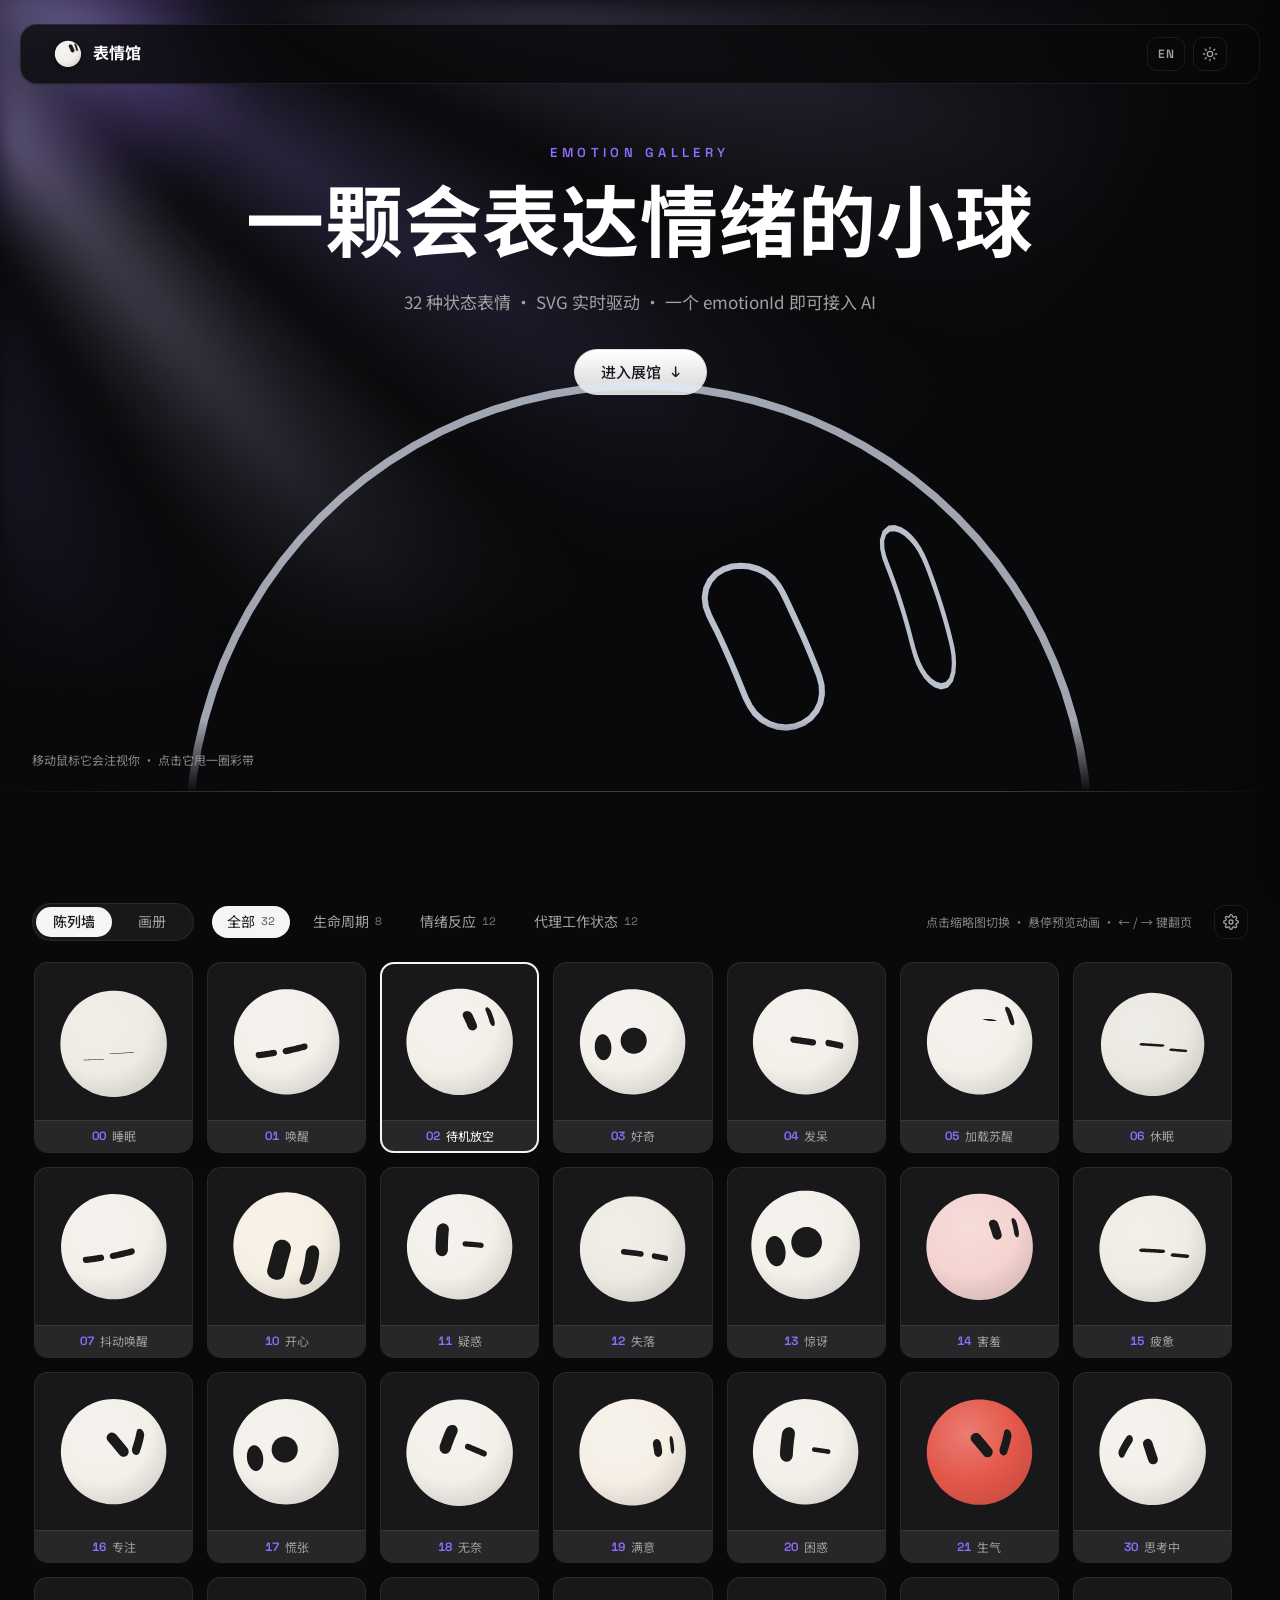
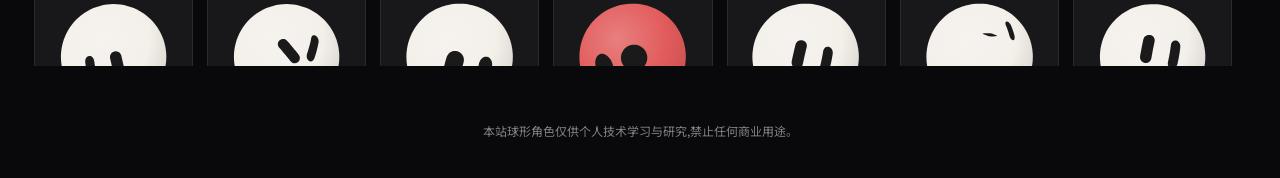
==== emotion-ball/index.html @ e5548bec "feat: restructure into Emotion Gallery hub and merge Mood Mates - top-level gallery site (site/) dri" ====
<!DOCTYPE html>
<html lang="zh-CN" data-theme="dark">
<head>
  <meta charset="UTF-8">
  <meta name="viewport" content="width=device-width, initial-scale=1.0">
  <meta name="description" content="Emotion Ball 表情馆 · 32 种状态表情陈列(SVG 实时驱动 / AI emotionId 对接 / 双语双主题)">
  <title>Emotion Ball 表情馆</title>
  <link rel="icon" type="image/png" href="assets/img/favicon.png">
  <link rel="preconnect" href="https://fonts.googleapis.com">
  <link rel="preconnect" href="https://fonts.gstatic.com" crossorigin>
  <link href="https://fonts.googleapis.com/css2?family=Space+Grotesk:wght@500;600;700&family=Noto+Sans+SC:wght@400;500;700&display=swap" rel="stylesheet">
  <link rel="stylesheet" href="css/style.css">
</head>
<body class="mode-wall">

  <!-- 悬浮胶囊导航:品牌 LOGO 小球 / 语言 / 主题 -->
  <header class="topbar">
    <div class="brand">
      <span id="brandBall" class="brand-ball" aria-hidden="true"></span>
      <span class="brand-name" data-i18n="brandName">表情馆</span>
    </div>
    <div class="top-actions">
      <button type="button" id="langToggle" class="icon-btn lang-btn">EN</button>
      <button type="button" id="themeToggle" class="icon-btn" aria-label="Theme">
        <svg class="ico-moon" viewBox="0 0 24 24" width="16" height="16" fill="none" stroke="currentColor" stroke-width="2" stroke-linecap="round" stroke-linejoin="round"><path d="M21 12.8A9 9 0 1 1 11.2 3 7 7 0 0 0 21 12.8z"/></svg>
        <svg class="ico-sun" viewBox="0 0 24 24" width="16" height="16" fill="none" stroke="currentColor" stroke-width="2" stroke-linecap="round" stroke-linejoin="round"><circle cx="12" cy="12" r="4"/><path d="M12 2v2M12 20v2M4.9 4.9l1.4 1.4M17.7 17.7l1.4 1.4M2 12h2M20 12h2M4.9 19.1l1.4-1.4M17.7 6.3l1.4-1.4"/></svg>
      </button>
    </div>
  </header>

  <main class="page">

    <!-- 开屏:大字标题 + 底边半遮罩线稿 bot -->
    <section class="hero" id="hero">
      <div class="hero-backdrop" aria-hidden="true"></div>
      <div class="hero-copy">
        <p class="hero-eyebrow" data-i18n="heroEyebrow">EMOTION GALLERY</p>
        <h1 class="hero-title" data-i18n="heroTitle">一颗会表达情绪的小球</h1>
        <p class="hero-sub" data-i18n="heroSub">32 种状态表情 · SVG 实时驱动 · 一个 emotionId 即可接入 AI</p>
        <button type="button" id="heroCta" class="hero-cta"><span data-i18n="heroCta">进入展馆</span><span class="cta-arrow" aria-hidden="true">↓</span></button>
      </div>
      <p class="hero-hint" data-i18n="heroHint">移动鼠标它会注视你 · 点击它甩一圈彩带</p>
      <div class="hero-bot-clip" aria-hidden="true">
        <div id="heroBot" class="hero-bot"></div>
      </div>
    </section>

    <!-- 展馆主区:陈列墙 / 画册双模式共用一套 DOM,CSS 按 body 类重排 -->
    <section class="gallery" id="gallery">
      <div class="gallery-head">
        <nav class="mode-switch" aria-label="View mode">
          <button type="button" id="modeWall" class="mode-btn active" data-i18n="navWall">陈列墙</button>
          <button type="button" id="modeAlbum" class="mode-btn" data-i18n="navAlbum">画册</button>
        </nav>
        <nav id="tabs" class="tabs"></nav>
        <p id="galleryHint" class="gallery-hint" data-i18n="galleryHint">点击缩略图切换 · 悬停预览动画 · ← / → 键翻页</p>
        <button type="button" id="settingsToggle" class="icon-btn settings-btn" aria-label="Settings">
          <svg viewBox="0 0 24 24" width="16" height="16" fill="none" stroke="currentColor" stroke-width="2" stroke-linecap="round" stroke-linejoin="round"><circle cx="12" cy="12" r="3"/><path d="M19.4 15a1.7 1.7 0 0 0 .34 1.87l.06.06a2 2 0 1 1-2.83 2.83l-.06-.06a1.7 1.7 0 0 0-1.87-.34 1.7 1.7 0 0 0-1 1.55V21a2 2 0 1 1-4 0v-.09a1.7 1.7 0 0 0-1-1.55 1.7 1.7 0 0 0-1.87.34l-.06.06a2 2 0 1 1-2.83-2.83l.06-.06a1.7 1.7 0 0 0 .34-1.87 1.7 1.7 0 0 0-1.55-1H3a2 2 0 1 1 0-4h.09a1.7 1.7 0 0 0 1.55-1 1.7 1.7 0 0 0-.34-1.87l-.06-.06a2 2 0 1 1 2.83-2.83l.06.06a1.7 1.7 0 0 0 1.87.34h.09a1.7 1.7 0 0 0 1-1.55V3a2 2 0 1 1 4 0v.09a1.7 1.7 0 0 0 1 1.55 1.7 1.7 0 0 0 1.87-.34l.06-.06a2 2 0 1 1 2.83 2.83l-.06.06a1.7 1.7 0 0 0-.34 1.87v.09a1.7 1.7 0 0 0 1.55 1H21a2 2 0 1 1 0 4h-.09a1.7 1.7 0 0 0-1.55 1z"/></svg>
        </button>
      </div>

      <div class="thumb-zone" id="thumbZone">
        <div id="thumbFlow" class="thumb-flow"></div>
      </div>

      <div class="stage-zone">
        <button type="button" id="navPrev" class="pager-btn" aria-label="Previous">
          <svg viewBox="0 0 24 24" width="20" height="20" fill="none" stroke="currentColor" stroke-width="2.4" stroke-linecap="round" stroke-linejoin="round"><path d="M15 18l-6-6 6-6"/></svg>
        </button>

        <div class="stage-block">
          <button type="button" id="stageClose" class="icon-btn stage-close" aria-label="Close">
            <svg viewBox="0 0 24 24" width="16" height="16" fill="none" stroke="currentColor" stroke-width="2.2" stroke-linecap="round"><path d="M6 6l12 12M18 6L6 18"/></svg>
          </button>
          <div id="tips" class="tips" role="status"></div>
          <div id="stage" class="stage"></div>
          <div class="emo-meta">
            <span id="emoId" class="emo-id">ID --</span>
            <span id="emoName" class="emo-name">--</span>
            <span id="pager" class="pager-ind">-- / --</span>
          </div>
          <p id="emoDesc" class="emo-desc"></p>
          <div class="baby-row">
            <div id="babyList" class="baby-list"></div>
          </div>
        </div>

        <button type="button" id="navNext" class="pager-btn" aria-label="Next">
          <svg viewBox="0 0 24 24" width="20" height="20" fill="none" stroke="currentColor" stroke-width="2.4" stroke-linecap="round" stroke-linejoin="round"><path d="M9 6l6 6-6 6"/></svg>
        </button>
      </div>
    </section>

  </main>

  <!-- 学习声明页脚 -->
  <footer class="legal-note">
    <p data-i18n="legalNote">本站球形角色仅供个人技术学习与研究,禁止任何商业用途。</p>
  </footer>

  <!-- 设置抽屉 -->
  <div id="drawerMask" class="drawer-mask" hidden></div>
  <aside id="drawer" class="drawer" aria-hidden="true">
    <div class="drawer-head">
      <h2 data-i18n="drawerTitle">设置</h2>
      <button type="button" id="drawerClose" class="icon-btn" aria-label="Close">
        <svg viewBox="0 0 24 24" width="16" height="16" fill="none" stroke="currentColor" stroke-width="2.2" stroke-linecap="round"><path d="M6 6l12 12M18 6L6 18"/></svg>
      </button>
    </div>

    <section class="drawer-sec">
      <h3 data-i18n="secAppearance">外观</h3>
      <div class="field">
        <label for="shapeSelect" data-i18n="lblShape">身体形状</label>
        <select id="shapeSelect" class="select">
          <option value="blob" selected data-i18n="shapeBlob">圆胖</option>
          <option value="wedge" data-i18n="shapeWedge">三角</option>
          <option value="gem" data-i18n="shapeGem">菱形</option>
        </select>
      </div>
      <div class="field">
        <label for="sketchToggle" data-i18n="lblSketch">线稿模式</label>
        <label class="switch">
          <input type="checkbox" id="sketchToggle">
          <span class="slider"></span>
        </label>
      </div>
    </section>

    <section class="drawer-sec">
      <h3 data-i18n="secDemo">演示</h3>
      <div class="field">
        <label for="tourToggle" data-i18n="lblTour">自动巡演</label>
        <label class="switch">
          <input type="checkbox" id="tourToggle">
          <span class="slider"></span>
        </label>
      </div>
      <div class="field">
        <label for="tourInterval" data-i18n="lblInterval">巡演间隔</label>
        <select id="tourInterval" class="select">
          <option value="1500">1.5s</option>
          <option value="2500" selected>2.5s</option>
          <option value="4000">4s</option>
        </select>
      </div>
    </section>

    <section class="drawer-sec">
      <h3 data-i18n="secAI">AI 对接模拟</h3>
      <input id="aiInput" class="ai-input" type="text" spellcheck="false"
             value='{"emotionId":"30","tips":"正在思考用户问题"}'>
      <div class="btn-row">
        <button type="button" id="aiSend" class="btn primary" data-i18n="btnSend">下发</button>
        <button type="button" id="aiSampleErr" class="btn ghost" data-i18n="btnSampleErr">示例:出错</button>
        <button type="button" id="aiSampleBad" class="btn ghost" data-i18n="btnSampleBad">示例:未知 ID</button>
      </div>
    </section>

    <section class="drawer-sec">
      <h3 data-i18n="secConfig">配置</h3>
      <div class="btn-row">
        <button type="button" id="btnExport" class="btn" data-i18n="btnExport">导出配置</button>
        <button type="button" id="btnImport" class="btn" data-i18n="btnImport">导入配置</button>
      </div>
      <input type="file" id="importFile" accept=".json,application/json" hidden>
    </section>
  </aside>

  <!-- 浮动状态提示 -->
  <div id="toast" class="toast" role="status"></div>

  <!-- 加载顺序:几何数据 → 表情数据 → 文案字典 → 渲染层 → 驱动层 → 交互层 -->
  <script src="js/rings.js"></script>
  <script src="js/emotions.js"></script>
  <script src="js/i18n.js"></script>
  <script src="js/ball.js"></script>
  <script src="js/engine.js"></script>
  <script src="js/app.js"></script>
</body>
</html>
---- emotion-ball/css/style.css ----
/* ============================================================
   Emotion Ball 表情馆 · 站点样式
   主题:CSS 变量双主题(暗黑默认 / 明亮),html[data-theme] 切换
   布局:开屏 Hero + 展馆主区(陈列墙 / 画册,body.mode-* 切换)
   布局稳定性硬性约束:
   - 动态文本均放固定尺寸槽位,用 opacity / visibility 显隐
   - 悬停 / 选中态只用 transform + outline / box-shadow,不改尺寸
   - 滚动容器 scrollbar-gutter: stable
   ============================================================ */

:root {
  --font-sans: "Noto Sans SC", -apple-system, BlinkMacSystemFont, "Segoe UI",
    "Microsoft YaHei", "PingFang SC", sans-serif;
  --font-disp: "Space Grotesk", "Noto Sans SC", -apple-system, "Segoe UI", sans-serif;
  --font-mono: "Space Grotesk", ui-monospace, "Cascadia Mono", Consolas, monospace;
  /* 悬浮胶囊导航:top 24px + 导航自高约 58px + 24px 余量 */
  --nav-offset: 106px;
  /* 内容容器:外框 1280px + 32px 内边距 = 1216px 内容区,与导航内容对齐 */
  --content-w: 1280px;
  --content-pad: 32px;
}

html[data-theme="dark"] {
  /* 原生控件(下拉面板 / 滚动条 / 校验气泡)跟随暗色 */
  color-scheme: dark;
  /* 下拉框自绘箭头(描边色 = muted) */
  --chevron: url("data:image/svg+xml;charset=utf-8,%3Csvg xmlns='http://www.w3.org/2000/svg' viewBox='0 0 24 24' fill='none' stroke='%23a1a1a1' stroke-width='2.2' stroke-linecap='round' stroke-linejoin='round'%3E%3Cpath d='M6 9l6 6 6-6'/%3E%3C/svg%3E");
  --bg: #09090b;
  --bg-soft: #18181a;
  --card: #18181a;
  --card-2: #27272a;
  --line: rgba(255, 255, 255, 0.08);
  --line-strong: rgba(255, 255, 255, 0.2);
  /* 线稿模式描边墨色:暗色页用浅墨,引擎内 var(--sketch-ink, 回退色) 消费 */
  --sketch-ink: rgba(226, 232, 248, 0.82);
  --text: #ffffff;
  --muted: #a1a1a1;
  --ink: #f5f5f5;
  --ink-contrast: #17191c;
  --accent: #916dff;
  --accent-deep: #7140d7;
  --accent-soft: rgba(145, 109, 255, 0.16);
  --ok: #72c29c;
  --danger: #e06b5e;
  --shadow: rgba(0, 0, 0, 0.5);
  --glow: rgba(255, 255, 255, 0.06);
  /* CTA 按钮面:白色渐变(与暗底形成最强对比层级) */
  --btn-face: linear-gradient(180deg, #ffffff 0%, #d6d6d6 100%);
  --btn-face-text: #17191c;
  --btn-face-border: #e0e0e0;
  /* 首屏光效:紫罗兰体积光束,与品牌紫同色相,screen 叠加发光 */
  --beam-a: rgba(190, 173, 255, 0.30);
  --beam-b: rgba(166, 138, 252, 0.25);
  --beam-c: rgba(214, 203, 255, 0.35);
  --beam-d: rgba(148, 113, 247, 0.23);
  --glow-core: rgba(196, 182, 255, 0.40);
  --glow-mid: rgba(139, 92, 246, 0.19);
}

html[data-theme="light"] {
  color-scheme: light;
  --chevron: url("data:image/svg+xml;charset=utf-8,%3Csvg xmlns='http://www.w3.org/2000/svg' viewBox='0 0 24 24' fill='none' stroke='%236b6b74' stroke-width='2.2' stroke-linecap='round' stroke-linejoin='round'%3E%3Cpath d='M6 9l6 6 6-6'/%3E%3C/svg%3E");
  --bg: #fafafa;
  --bg-soft: #f1f1f3;
  --card: #ffffff;
  --card-2: #f5f5f7;
  --line: rgba(9, 9, 11, 0.08);
  --line-strong: rgba(9, 9, 11, 0.18);
  /* 线稿模式描边墨色:亮色页用深墨 */
  --sketch-ink: rgba(40, 46, 66, 0.75);
  --text: #18181b;
  --muted: #6b6b74;
  --ink: #18181b;
  --ink-contrast: #ffffff;
  --accent: #6e21c4;
  --accent-deep: #5a18a3;
  --accent-soft: rgba(110, 33, 196, 0.10);
  --ok: #3f8f68;
  --danger: #c4504a;
  --shadow: rgba(24, 24, 27, 0.16);
  --glow: rgba(24, 24, 27, 0.05);
  /* CTA 按钮面:明亮模式反转为墨色渐变 */
  --btn-face: linear-gradient(180deg, #2c2c31 0%, #17191c 100%);
  --btn-face-text: #ffffff;
  --btn-face-border: #17191c;
  /* 首屏光效:淡紫低透明度,normal 叠加 */
  --beam-a: rgba(145, 109, 255, 0.13);
  --beam-b: rgba(110, 33, 196, 0.09);
  --beam-c: rgba(145, 109, 255, 0.15);
  --beam-d: rgba(110, 33, 196, 0.08);
  --glow-core: rgba(145, 109, 255, 0.20);
  --glow-mid: rgba(110, 33, 196, 0.08);
}

* { box-sizing: border-box; margin: 0; padding: 0; }

html { height: 100%; }

body {
  min-height: 100%;
  background: var(--bg);
  color: var(--text);
  font-family: var(--font-sans);
  font-size: 14px;
  line-height: 1.55;
  -webkit-font-smoothing: antialiased;
  transition: background 0.35s ease, color 0.35s ease;
  scrollbar-color: var(--line-strong) transparent;
}

body.stage-open { overflow: hidden; }

button, input, select { font: inherit; color: inherit; }

/* 键盘焦点环:仅 :focus-visible 触发,不干扰鼠标操作 */
:focus-visible { outline: 2px solid var(--accent); outline-offset: 2px; }

/* ================= 顶栏 ================= */

/* 悬浮胶囊导航:居中 1280px、17px 圆角、毛玻璃 + hairline 细描边 */
.topbar {
  position: fixed;
  top: 24px;
  left: 50%;
  transform: translateX(-50%);
  z-index: 60;
  width: min(var(--content-w), calc(100% - 40px));
  display: flex;
  align-items: center;
  justify-content: space-between;
  padding: 12px var(--content-pad);
  border: 1px solid var(--line);
  border-radius: 17px;
  background: color-mix(in srgb, var(--bg) 80%, transparent);
  backdrop-filter: blur(14px);
  -webkit-backdrop-filter: blur(14px);
  box-shadow: 0 1px 3px rgba(16, 24, 40, 0.1), 0 1px 2px rgba(16, 24, 40, 0.06);
}

.brand { display: flex; align-items: center; gap: 10px; min-width: 0; }

/* 品牌 LOGO:一颗活的迷你表情球(EB lite 实例,会注视鼠标) */
.brand-ball {
  width: 30px;
  height: 30px;
  flex: none;
  filter: drop-shadow(0 1px 4px var(--shadow));
}

.brand-name {
  font-family: var(--font-disp);
  font-weight: 700;
  font-size: 16px;
  letter-spacing: 0.01em;
  white-space: nowrap;
}

/* 视图切换:分段控件 */
.mode-switch {
  display: flex;
  gap: 2px;
  padding: 3px;
  border: 1px solid var(--line);
  border-radius: 999px;
  background: var(--bg-soft);
}

.mode-btn {
  min-width: 76px;
  height: 30px;
  padding: 0 16px;
  border: none;
  border-radius: 999px;
  background: transparent;
  color: var(--muted);
  cursor: pointer;
  white-space: nowrap;
  transition: color 0.2s, background 0.2s;
}
.mode-btn:hover { color: var(--text); }
.mode-btn.active {
  background: var(--ink);
  color: var(--ink-contrast);
  font-weight: 500;
}

.top-actions {
  display: flex;
  align-items: center;
  justify-content: flex-end;
  gap: 8px;
}

.icon-btn {
  width: 34px;
  height: 34px;
  display: inline-flex;
  align-items: center;
  justify-content: center;
  border: 1px solid var(--line);
  border-radius: 10px;
  background: transparent;
  color: var(--muted);
  cursor: pointer;
  transition: color 0.2s, border-color 0.2s, background 0.2s;
}
.icon-btn:hover { color: var(--text); border-color: var(--line-strong); background: var(--bg-soft); }

.lang-btn {
  width: auto;
  min-width: 34px;
  padding: 0 10px;
  font-family: var(--font-disp);
  font-weight: 600;
  font-size: 12px;
  letter-spacing: 0.04em;
}

/* 主题图标:暗黑显示太阳(点击去明亮),明亮显示月亮 */
html[data-theme="dark"] .ico-moon { display: none; }
html[data-theme="light"] .ico-sun { display: none; }

/* 设置:展馆头部 tabs 行最右侧的齿轮按钮 */
.settings-btn { flex: none; }
.settings-btn:hover svg { transform: rotate(40deg); }
.settings-btn svg { transition: transform 0.3s; }

/* ================= 开屏 Hero ================= */

/* 首屏压缩到 88vh:留出下一屏展馆的露出量,避免整屏过高 */
.hero {
  position: relative;
  min-height: 88vh;
  display: flex;
  flex-direction: column;
  align-items: center;
  overflow: hidden;
}

/* 氛围幕布:纯 CSS 体积光——
   左上角落光源 + 多束约 45° conic 光束,radial 遮罩距离衰减,呼吸动画 */
.hero-backdrop {
  position: absolute;
  inset: 0;
  pointer-events: none;
  overflow: hidden;
}
html[data-theme="dark"] .hero-backdrop { mix-blend-mode: screen; }

/* 角落光源:略移出左上角外的紫罗兰光晕 */
.hero-backdrop::before {
  content: "";
  position: absolute;
  left: -170px;
  top: -190px;
  width: 420px;
  height: 420px;
  border-radius: 50%;
  background: radial-gradient(circle, var(--glow-core) 0%, var(--glow-mid) 45%, transparent 72%);
  filter: blur(36px);
}

/* 多束光:conic 峰值向两侧渐隐(柔边),发散原点远移到左上外侧 */
.hero-backdrop::after {
  content: "";
  position: absolute;
  inset: 0;
  background: conic-gradient(from 88deg at -24% -30%,
    transparent 8deg,
    var(--beam-a) 18deg,
    transparent 27deg,
    var(--beam-b) 36deg,
    transparent 44deg,
    var(--beam-c) 52deg,
    transparent 60deg,
    var(--beam-d) 68deg,
    transparent 78deg,
    transparent 90deg);
  -webkit-mask-image: radial-gradient(122% 116% at 0% 0%, #000 0%, rgba(0, 0, 0, 0.8) 26%, rgba(0, 0, 0, 0.4) 54%, transparent 76%);
  mask-image: radial-gradient(122% 116% at 0% 0%, #000 0%, rgba(0, 0, 0, 0.8) 26%, rgba(0, 0, 0, 0.4) 54%, transparent 76%);
  filter: blur(12px);
  animation: beam-shimmer 10s ease-in-out infinite;
}

/* 体积光呼吸:只动透明度,保持角度稳定 */
@keyframes beam-shimmer {
  0%, 100% { opacity: 0.62; }
  50% { opacity: 1; }
}

/* 文案块在小球上方的剩余空间内垂直居中(padding-bottom 预留小球高度),
   避免整屏 Hero 的富余高度全部堆积在按钮与小球之间 */
.hero-copy {
  position: relative;
  z-index: 1;
  flex: 1 0 auto;
  display: flex;
  flex-direction: column;
  align-items: center;
  justify-content: center;
  text-align: center;
  padding: var(--nav-offset) var(--content-pad) min(40vh, 360px);
  max-width: 860px;
}

.hero-eyebrow {
  font-family: var(--font-disp);
  font-size: 13px;
  font-weight: 600;
  letter-spacing: 0.34em;
  color: var(--accent);
  margin-bottom: 18px;
}

.hero-title {
  font-family: var(--font-disp);
  font-size: clamp(40px, 6.4vw, 78px);
  font-weight: 700;
  line-height: 1.12;
  letter-spacing: 0.01em;
  margin-bottom: 20px;
}

.hero-sub {
  font-size: clamp(14px, 1.5vw, 17px);
  color: var(--muted);
  margin-bottom: 34px;
}

.hero-cta {
  display: inline-flex;
  align-items: center;
  gap: 10px;
  height: 46px;
  padding: 0 26px;
  border: 1px solid var(--btn-face-border);
  border-radius: 999px;
  background: var(--btn-face);
  color: var(--btn-face-text);
  font-size: 15px;
  font-weight: 500;
  cursor: pointer;
  transition: transform 0.2s, box-shadow 0.2s;
}
.hero-cta:hover { transform: translateY(-2px); box-shadow: 0 10px 30px var(--shadow); }
.hero-cta:active { transform: translateY(0); }
.cta-arrow { font-family: var(--font-disp); animation: cta-bob 1.8s ease-in-out infinite; }
@keyframes cta-bob { 0%, 100% { transform: translateY(0); } 50% { transform: translateY(3px); } }

/* 左下角提示:对齐 1280px 容器内边距 */
.hero-hint {
  position: absolute;
  left: max(var(--content-pad), calc((100vw - var(--content-w)) / 2 + var(--content-pad)));
  bottom: 22px;
  z-index: 2;
  font-size: 12px;
  color: var(--muted);
  opacity: 0.85;
}

/* 半遮罩线稿 bot:方形实例沉入页面底边,只露出上半张脸;
   clip-path 仅裁切底边,彩带在上方与两侧完整可见 */
.hero-bot-clip {
  position: absolute;
  left: 0;
  right: 0;
  bottom: 0;
  /* 可视高度定基准,角色尺寸按 2.2 倍反推:眼睛恰好落在分割线上沿,
     任何视口下都只露"眉眼以上",越大屏角色越大 */
  --hero-clip-h: min(52vh, 500px, 56vw);
  height: var(--hero-clip-h);
  display: flex;
  justify-content: center;
  align-items: flex-start;
  clip-path: inset(-9999px -9999px 0 -9999px);
  z-index: 1;
}
.hero-bot {
  width: calc(var(--hero-clip-h) * 2.2);
  height: calc(var(--hero-clip-h) * 2.2);
  flex: none;
  cursor: pointer;
}

/* Hero 与内容区交接:紧贴线稿角色底边的横向分割线,两端淡出 */
.hero::after {
  content: "";
  position: absolute;
  left: 0;
  right: 0;
  bottom: 0;
  height: 1px;
  background: linear-gradient(90deg, transparent, var(--line-strong) 22%, var(--line-strong) 78%, transparent);
  z-index: 2;
  pointer-events: none;
}
/* 线稿角色底部叠加向下渐变,笔画淡入分割线而非被硬切 */
.hero-bot-clip::after {
  content: "";
  position: absolute;
  left: -2px;
  right: -2px;
  bottom: 0;
  height: 72px;
  background: linear-gradient(180deg, transparent, var(--bg));
  pointer-events: none;
}

/* ================= 展馆主区 ================= */

/* 展馆主区:1280px 容器居中,顶部内边距给悬浮导航让位 */
.gallery {
  display: grid;
  height: 100vh;
  min-height: 620px;
  width: min(var(--content-w), 100%);
  margin-inline: auto;
  padding: var(--nav-offset) var(--content-pad) 26px;
  gap: 4px 28px;
  scroll-margin-top: 0;
}

/* --- 陈列墙:整面缩略网格,大图舞台由弹窗承载 --- */
body.mode-wall .gallery {
  grid-template-columns: minmax(0, 1fr);
  grid-template-rows: auto minmax(0, 1fr);
  grid-template-areas:
    "head"
    "thumbs";
}

/* --- 画册:上长廊 / 下大舞台 --- */
body.mode-album .gallery {
  grid-template-columns: minmax(0, 1fr);
  grid-template-rows: auto auto minmax(0, 1fr);
  grid-template-areas:
    "head"
    "thumbs"
    "stage";
}

.gallery-head {
  grid-area: head;
  display: flex;
  align-items: center;
  gap: 18px;
  min-height: 48px;
}
.gallery-head .tabs { flex: 1; }
.gallery-head .gallery-hint { margin-left: auto; margin-right: 4px; }

.gallery-hint {
  font-size: 12px;
  color: var(--muted);
  white-space: nowrap;
  opacity: 0.8;
}

/* Tabs */
.tabs {
  display: flex;
  align-items: center;
  gap: 8px;
  overflow-x: auto;
  scrollbar-width: none;
}
.tabs::-webkit-scrollbar { display: none; }

.tab {
  height: 32px;
  display: inline-flex;
  align-items: center;
  gap: 6px;
  padding: 0 14px;
  border: 1px solid transparent;
  border-radius: 999px;
  background: transparent;
  color: var(--muted);
  cursor: pointer;
  white-space: nowrap;
  transition: color 0.2s, background 0.2s;
}
.tab:hover { color: var(--text); background: var(--bg-soft); }
.tab.active { background: var(--ink); color: var(--ink-contrast); }

.tab-count {
  font-family: var(--font-disp);
  font-size: 11px;
  font-variant-numeric: tabular-nums;
  opacity: 0.75;
}

/* ---- 缩略图容器:同一份 DOM,两种排布 ---- */
.thumb-zone { grid-area: thumbs; min-width: 0; min-height: 0; }

body.mode-wall .thumb-zone {
  overflow-y: auto;
  scrollbar-gutter: stable;
  padding: 12px 6px 6px 2px;
}
body.mode-wall .thumb-flow {
  display: grid;
  grid-template-columns: repeat(auto-fill, minmax(138px, 1fr));
  gap: 14px;
  grid-auto-rows: max-content;
}

body.mode-album .thumb-zone {
  overflow-x: auto;
  overflow-y: hidden;
  padding: 12px 2px;
  cursor: grab;
}
body.mode-album .thumb-zone.dragging { cursor: grabbing; }
body.mode-album .thumb-zone.dragging .cell { pointer-events: none; }
body.mode-album .thumb-flow {
  display: flex;
  gap: 10px;
  width: max-content;
  padding: 0 4px;
}
body.mode-album .cell { width: 104px; flex: none; }

/* 滚动条随主题变量取色(纵向网格 / 横向长廊 / 抽屉通用) */
.thumb-zone, .drawer { scrollbar-width: thin; scrollbar-color: var(--line-strong) transparent; }
.thumb-zone::-webkit-scrollbar, .drawer::-webkit-scrollbar { width: 8px; height: 8px; }
.thumb-zone::-webkit-scrollbar-thumb, .drawer::-webkit-scrollbar-thumb {
  background: var(--line-strong);
  border-radius: 4px;
}
.thumb-zone::-webkit-scrollbar-thumb:hover, .drawer::-webkit-scrollbar-thumb:hover {
  background: var(--muted);
}
.thumb-zone::-webkit-scrollbar-track, .drawer::-webkit-scrollbar-track { background: transparent; }

.cell {
  display: flex;
  flex-direction: column;
  border: 1px solid var(--line);
  border-radius: 14px;
  background: var(--card);
  cursor: pointer;
  overflow: hidden;
  transition: transform 0.18s, box-shadow 0.18s, border-color 0.18s;
  outline: 2px solid transparent;
  outline-offset: -2px;
}
.cell:hover {
  transform: translateY(-2px);
  border-color: var(--line-strong);
  box-shadow: 0 10px 26px var(--shadow);
}
.cell.selected { outline-color: var(--ink); }

.thumb { width: 100%; aspect-ratio: 1; padding: 12%; }

.cell-label {
  height: 32px;
  display: flex;
  align-items: center;
  justify-content: center;
  gap: 6px;
  border-top: 1px solid var(--line);
  background: var(--card-2);
  font-size: 12px;
  color: var(--muted);
  white-space: nowrap;
  overflow: hidden;
  padding: 0 6px;
}
.cell.selected .cell-label { color: var(--text); }

.cell-label .cid {
  font-family: var(--font-disp);
  font-weight: 600;
  font-variant-numeric: tabular-nums;
  color: var(--accent);
}

/* ---- 舞台区:主球 + 元信息 + 团队小球,两侧翻页箭头
   画册模式内联在长廊下方;陈列墙模式作为居中弹窗呈现 ---- */
.stage-zone {
  grid-area: stage;
  display: flex;
  align-items: center;
  justify-content: center;
  gap: 6px;
  min-height: 0;
}

body.mode-wall .stage-zone {
  position: fixed;
  inset: 0;
  z-index: 70;
  padding: 24px;
  opacity: 0;
  visibility: hidden;
  transition: opacity 0.26s, visibility 0.26s;
}
body.mode-wall .stage-zone::before {
  content: "";
  position: absolute;
  inset: 0;
  z-index: -1;
  background: color-mix(in srgb, var(--bg) 55%, transparent);
  backdrop-filter: blur(8px);
  -webkit-backdrop-filter: blur(8px);
}
body.mode-wall.stage-open .stage-zone { opacity: 1; visibility: visible; }

body.mode-wall .stage-block {
  position: relative;
  padding: 26px 40px 12px;
  border: 1px solid var(--line);
  border-radius: 24px;
  background: var(--card);
  box-shadow: 0 30px 80px var(--shadow);
  transform: translateY(10px) scale(0.97);
  transition: transform 0.26s cubic-bezier(0.3, 0.9, 0.35, 1);
}
body.mode-wall.stage-open .stage-block { transform: translateY(0) scale(1); }

.stage-close { display: none; }
body.mode-wall .stage-close {
  display: inline-flex;
  position: absolute;
  top: 14px;
  right: 14px;
  z-index: 2;
}

.pager-btn {
  width: 44px;
  height: 44px;
  display: inline-flex;
  align-items: center;
  justify-content: center;
  border: 1px solid var(--line);
  border-radius: 50%;
  background: var(--card);
  color: var(--muted);
  cursor: pointer;
  flex: none;
  transition: color 0.2s, border-color 0.2s, transform 0.15s;
}
.pager-btn:hover { color: var(--text); border-color: var(--line-strong); transform: scale(1.06); }
.pager-btn:active { transform: scale(0.98); }

.stage-block {
  display: flex;
  flex-direction: column;
  align-items: center;
  min-width: 0;
}

/* tips 气泡:固定槽位 */
.tips {
  height: 34px;
  max-width: 340px;
  padding: 6px 16px;
  border: 1px solid var(--line-strong);
  border-radius: 17px;
  background: var(--card);
  color: var(--text);
  font-size: 13px;
  white-space: nowrap;
  overflow: hidden;
  text-overflow: ellipsis;
  box-shadow: 0 4px 16px var(--shadow);
  opacity: 0;
  visibility: hidden;
  transition: opacity 0.3s, visibility 0.3s;
  pointer-events: none;
}
.tips.show { opacity: 1; visibility: visible; }

.stage {
  width: var(--stage-size, 320px);
  height: var(--stage-size, 320px);
  margin-top: 6px;
  cursor: pointer;
  position: relative;
}
body.mode-wall .gallery { --stage-size: min(430px, 50vh); }
body.mode-album .gallery { --stage-size: min(480px, 46vh); }

/* 舞台氛围光:球体后方的紫罗兰柔光,增强体积质感 */
.stage::before {
  content: "";
  position: absolute;
  inset: 4%;
  border-radius: 50%;
  background: radial-gradient(circle at 50% 40%, var(--accent-soft), transparent 66%);
  filter: blur(20px);
  pointer-events: none;
}

/* 舞台底座投影 */
.stage::after {
  content: "";
  position: absolute;
  left: 50%;
  bottom: 3%;
  width: 56%;
  height: 5%;
  transform: translateX(-50%);
  border-radius: 50%;
  background: radial-gradient(ellipse at center, var(--shadow), transparent 70%);
  opacity: 0.55;
  pointer-events: none;
}
.stage svg { filter: drop-shadow(0 16px 26px var(--shadow)); }

/* 元信息:固定槽位 */
.emo-meta {
  height: 38px;
  display: flex;
  align-items: center;
  gap: 12px;
  margin-top: 4px;
}

.emo-id {
  min-width: 58px;
  height: 24px;
  display: inline-flex;
  align-items: center;
  justify-content: center;
  padding: 0 10px;
  border-radius: 999px;
  background: var(--accent-soft);
  color: var(--accent);
  font-family: var(--font-disp);
  font-size: 12px;
  font-weight: 600;
  font-variant-numeric: tabular-nums;
  white-space: nowrap;
}

.emo-name {
  font-size: 19px;
  font-weight: 700;
  white-space: nowrap;
}

.pager-ind {
  font-family: var(--font-disp);
  font-size: 12px;
  font-variant-numeric: tabular-nums;
  color: var(--muted);
  white-space: nowrap;
}

.emo-desc {
  width: min(420px, 80vw);
  height: 44px;
  text-align: center;
  color: var(--muted);
  font-size: 13px;
  overflow: hidden;
}

/* 团队小球:固定槽位 */
.baby-row {
  height: 56px;
  display: flex;
  align-items: center;
  justify-content: center;
  overflow: hidden;
}
.baby-list { display: flex; align-items: center; gap: 6px; }
.baby {
  width: 32px;
  height: 32px;
  padding: 0;
  border: none;
  background: transparent;
  cursor: pointer;
  transition: transform 0.18s ease;
}
.baby:hover { transform: translateY(-3px) scale(1.1); }
.baby:active { transform: translateY(-1px) scale(1.02); }

/* ================= 设置抽屉 ================= */

.drawer-mask {
  position: fixed;
  inset: 0;
  z-index: 80;
  background: color-mix(in srgb, var(--bg) 45%, transparent);
  backdrop-filter: blur(3px);
  -webkit-backdrop-filter: blur(3px);
  opacity: 0;
  transition: opacity 0.28s;
}
.drawer-mask.show { opacity: 1; }

.drawer {
  position: fixed;
  top: 0;
  right: 0;
  bottom: 0;
  z-index: 90;
  width: min(340px, 92vw);
  padding: 20px 22px 28px;
  border-left: 1px solid var(--line);
  background: var(--card);
  overflow-y: auto;
  transform: translateX(102%);
  transition: transform 0.32s cubic-bezier(0.32, 0.9, 0.35, 1);
  box-shadow: -18px 0 50px var(--shadow);
}
.drawer.open { transform: translateX(0); }

.drawer-head {
  display: flex;
  align-items: center;
  justify-content: space-between;
  margin-bottom: 8px;
}
.drawer-head h2 {
  font-size: 16px;
  font-weight: 700;
}

.drawer-sec {
  padding: 16px 0;
  border-bottom: 1px solid var(--line);
}
.drawer-sec:last-of-type { border-bottom: none; }

.drawer-sec h3 {
  font-family: var(--font-disp);
  font-size: 11px;
  font-weight: 600;
  letter-spacing: 0.18em;
  text-transform: uppercase;
  color: var(--muted);
  margin-bottom: 12px;
}

.field {
  display: flex;
  align-items: center;
  justify-content: space-between;
  gap: 12px;
  min-height: 40px;
}
.field > label:first-child { color: var(--text); font-size: 13.5px; }

.btn-row { display: flex; flex-wrap: wrap; gap: 8px; }

.ai-input {
  width: 100%;
  height: 38px;
  padding: 0 12px;
  margin-bottom: 10px;
  border: 1px solid var(--line-strong);
  border-radius: 10px;
  background: var(--bg-soft);
  color: var(--text);
  font-family: var(--font-mono);
  font-size: 12.5px;
}
.ai-input:focus { outline: none; border-color: var(--accent); }

.btn {
  height: 36px;
  padding: 0 14px;
  border: 1px solid var(--line-strong);
  border-radius: 10px;
  background: var(--card-2);
  color: var(--text);
  cursor: pointer;
  white-space: nowrap;
  transition: background 0.2s, border-color 0.2s;
}
.btn:hover { border-color: var(--text); }

.btn.primary {
  background: var(--btn-face);
  border-color: var(--btn-face-border);
  color: var(--btn-face-text);
  font-weight: 500;
}
.btn.primary:hover { opacity: 0.9; }

.btn.ghost {
  background: transparent;
  color: var(--muted);
  border-style: dashed;
}
.btn.ghost:hover { color: var(--text); }

/* 下拉控件(原生 select 兜底样式与自定义触发器共用):去原生外观,自绘箭头 */
.select,
.dd-trigger {
  appearance: none;
  -webkit-appearance: none;
  height: 34px;
  min-width: 96px;
  padding: 0 32px 0 12px;
  border: 1px solid var(--line-strong);
  border-radius: 10px;
  background-color: var(--bg-soft);
  background-image: var(--chevron);
  background-repeat: no-repeat;
  background-position: right 10px center;
  background-size: 14px;
  color: var(--text);
  cursor: pointer;
  transition: border-color 0.2s, background-color 0.2s;
}
.select:hover, .dd-trigger:hover { border-color: var(--muted); background-color: var(--card-2); }
.select:focus { outline: none; border-color: var(--accent); }
.select option {
  background-color: var(--card);
  color: var(--text);
}

/* ---- 自定义下拉:原生 select 隐藏保留,浮层完全主题化 ---- */
.dd { position: relative; flex: none; }
.dd > .select { display: none; }
.dd-trigger { text-align: left; }
.dd.open .dd-trigger { border-color: var(--accent); }

.dd-pop {
  position: absolute;
  top: calc(100% + 6px);
  right: 0;
  min-width: 100%;
  z-index: 95;
  padding: 4px;
  border: 1px solid var(--line);
  border-radius: 12px;
  background: var(--card);
  box-shadow: 0 12px 34px var(--shadow);
  opacity: 0;
  visibility: hidden;
  transform: translateY(-4px);
  transition: opacity 0.18s, transform 0.18s, visibility 0.18s;
}
.dd.open .dd-pop { opacity: 1; visibility: visible; transform: translateY(0); }

.dd-item {
  display: flex;
  align-items: center;
  justify-content: space-between;
  gap: 12px;
  width: 100%;
  height: 32px;
  padding: 0 10px;
  border: none;
  border-radius: 8px;
  background: transparent;
  color: var(--text);
  font-size: 13px;
  cursor: pointer;
  white-space: nowrap;
  transition: background 0.15s;
}
.dd-item:hover { background: var(--bg-soft); }
.dd-item.selected {
  background: var(--accent-soft);
  color: var(--accent);
  font-weight: 500;
}
.dd-item .dd-check { opacity: 0; flex: none; }
.dd-item.selected .dd-check { opacity: 1; }

/* 开关 */
.switch { position: relative; display: inline-block; width: 44px; height: 24px; flex: none; }
.switch input { opacity: 0; width: 0; height: 0; }
.slider {
  position: absolute;
  inset: 0;
  border-radius: 999px;
  background: var(--line-strong);
  cursor: pointer;
  transition: background 0.25s;
}
.slider::before {
  content: "";
  position: absolute;
  left: 3px; top: 3px;
  width: 18px; height: 18px;
  border-radius: 50%;
  background: #ffffff;
  box-shadow: 0 1px 3px rgba(0, 0, 0, 0.3);
  transition: transform 0.25s;
}
.switch input:checked + .slider { background: var(--accent); }
.switch input:checked + .slider::before { transform: translateX(20px); }

/* ================= Toast ================= */

.toast {
  position: fixed;
  left: 50%;
  bottom: 30px;
  z-index: 100;
  transform: translateX(-50%) translateY(8px);
  max-width: min(520px, 88vw);
  padding: 9px 20px;
  border: 1px solid var(--line-strong);
  border-radius: 999px;
  background: var(--card);
  color: var(--text);
  font-size: 13px;
  white-space: nowrap;
  overflow: hidden;
  text-overflow: ellipsis;
  box-shadow: 0 10px 34px var(--shadow);
  opacity: 0;
  visibility: hidden;
  transition: opacity 0.28s, transform 0.28s, visibility 0.28s;
  pointer-events: none;
}
.toast.show { opacity: 1; visibility: visible; transform: translateX(-50%) translateY(0); }
.toast.ok { color: var(--ok); }
.toast.danger { color: var(--danger); }

/* ================= 学习声明页脚 ================= */

.legal-note {
  max-width: 860px;
  margin: 0 auto;
  padding: 28px var(--content-pad, 24px) 36px;
  text-align: center;
}
.legal-note p {
  margin: 0;
  font-size: 12px;
  line-height: 1.8;
  color: var(--muted, #888);
  opacity: 0.8;
}

/* ================= 响应式 ================= */

@media (max-width: 900px) {
  :root { --nav-offset: 84px; --content-pad: 16px; }
  .topbar {
    top: 12px;
    width: calc(100% - 24px);
    padding: 8px 16px;
    border-radius: 14px;
  }
  .gallery-hint { display: none; }
  .settings-btn { margin-left: auto; }
  .gallery { height: auto; min-height: 0; }
  body.mode-wall .thumb-zone { overflow: visible; }
  body.mode-wall .stage-block { padding: 20px 16px 8px; }
  body.mode-wall .gallery { --stage-size: min(280px, 70vw); }
}

@media (prefers-reduced-motion: reduce) {
  .cta-arrow { animation: none; }
  .hero-backdrop::after { animation: none; opacity: 0.8; }
  * { transition-duration: 0.01ms !important; }
}
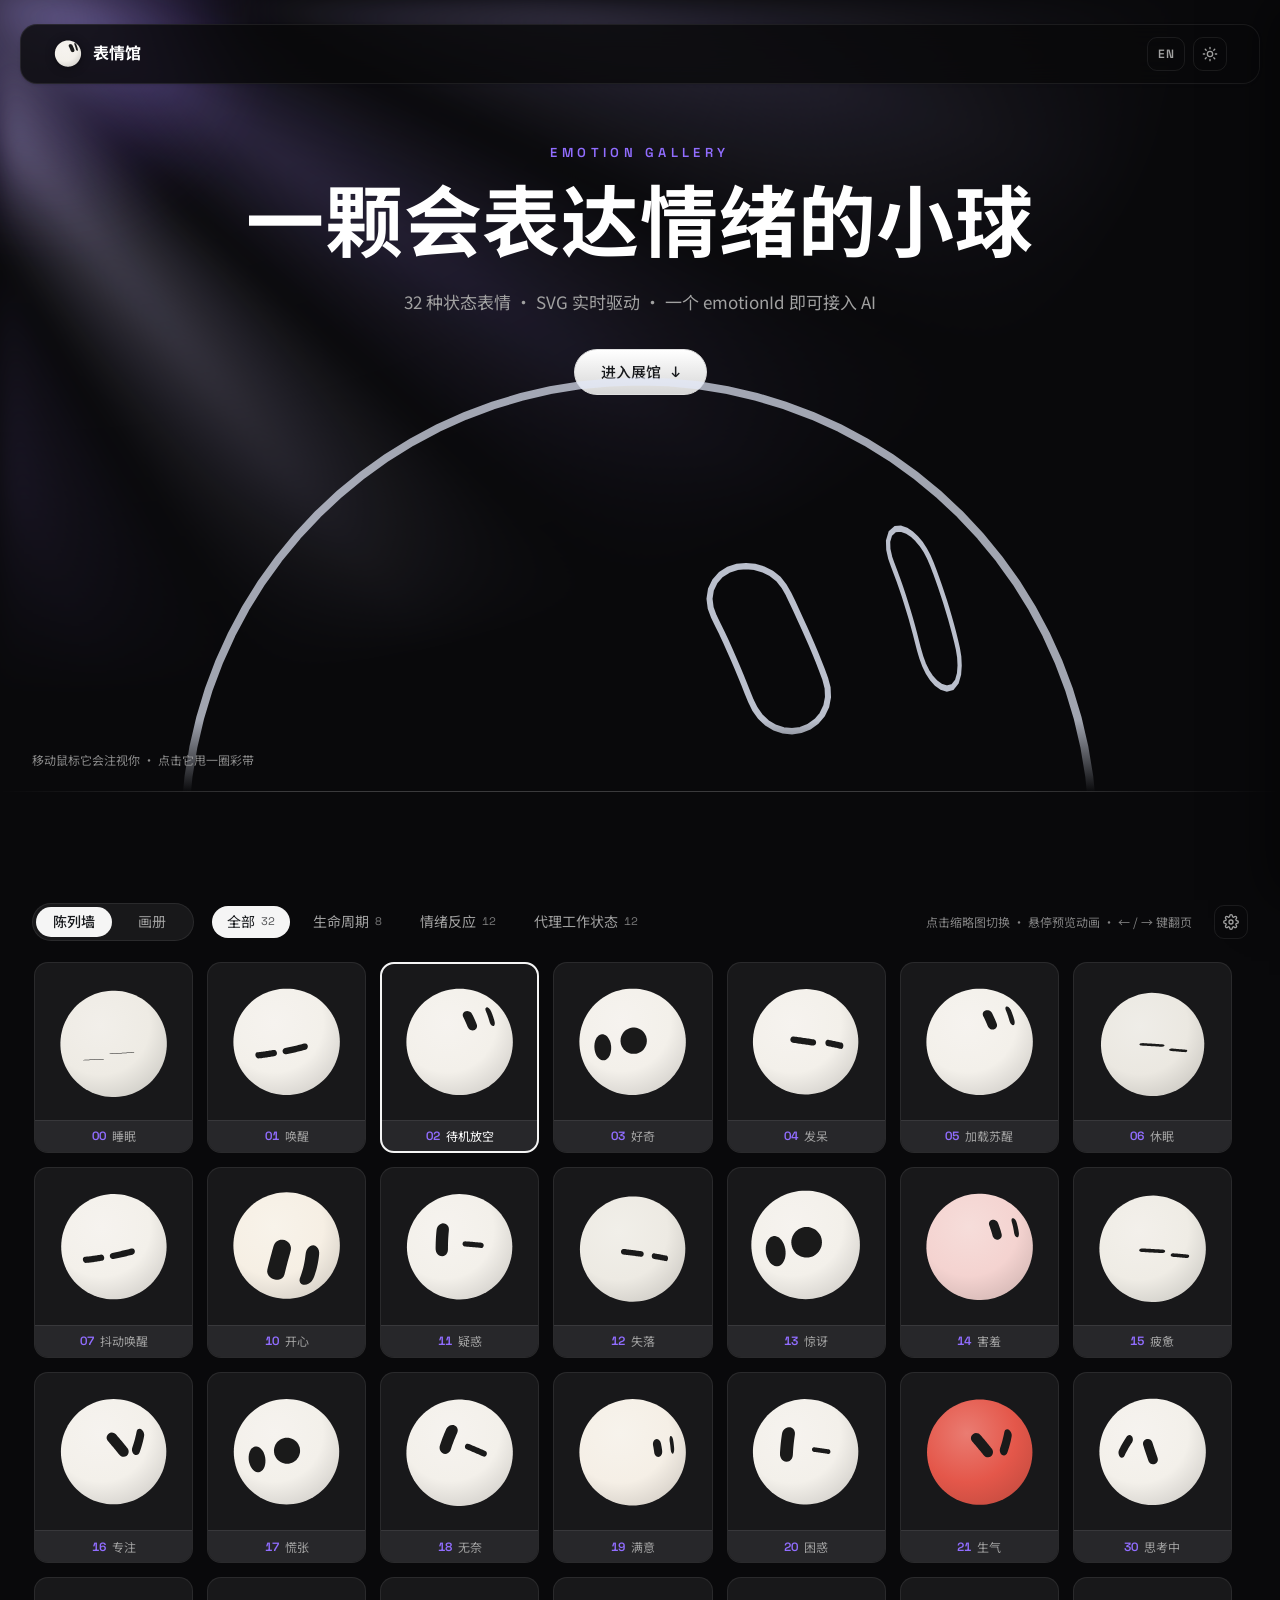
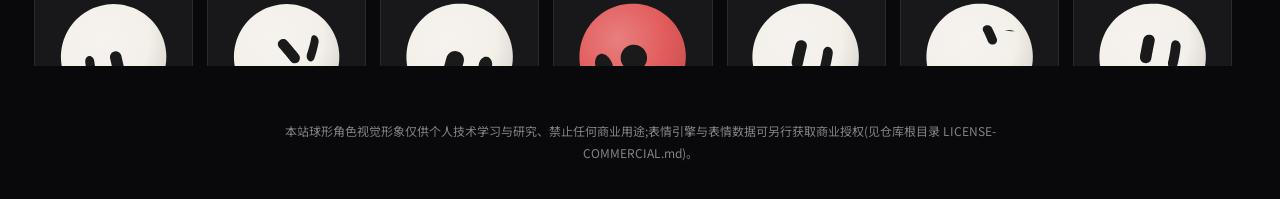
==== commit b406eeb2: "docs: clarify licensing split — ball visual designs stay learning-only, expression engine & emotion " ====
--- a/emotion-ball/index.html
+++ b/emotion-ball/index.html
@@ -95,7 +95,7 @@
 
   <!-- 学习声明页脚 -->
   <footer class="legal-note">
-    <p data-i18n="legalNote">本站球形角色仅供个人技术学习与研究,禁止任何商业用途。</p>
+    <p data-i18n="legalNote">本站球形角色视觉形象仅供个人技术学习与研究、禁止任何商业用途;表情引擎与表情数据可另行获取商业授权(见仓库根目录 LICENSE-COMMERCIAL.md)。</p>
   </footer>
 
   <!-- 设置抽屉 -->
